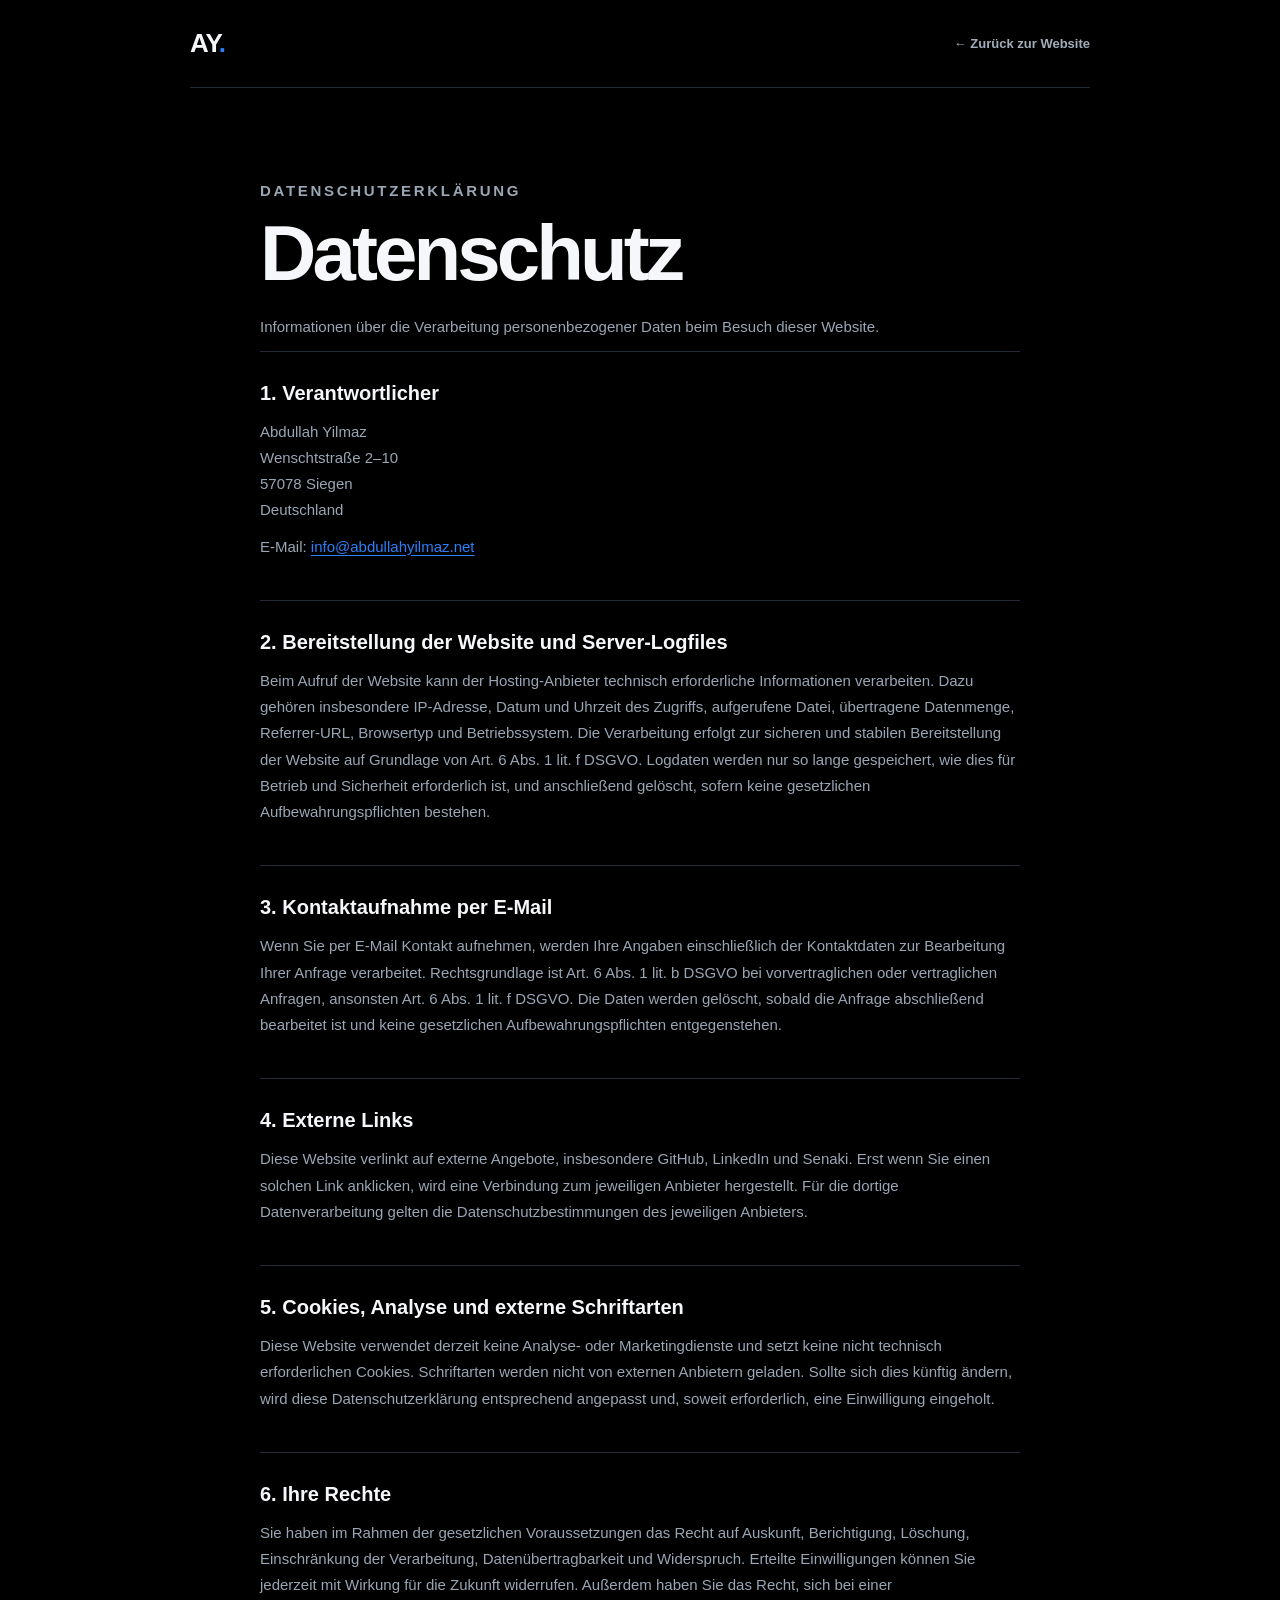
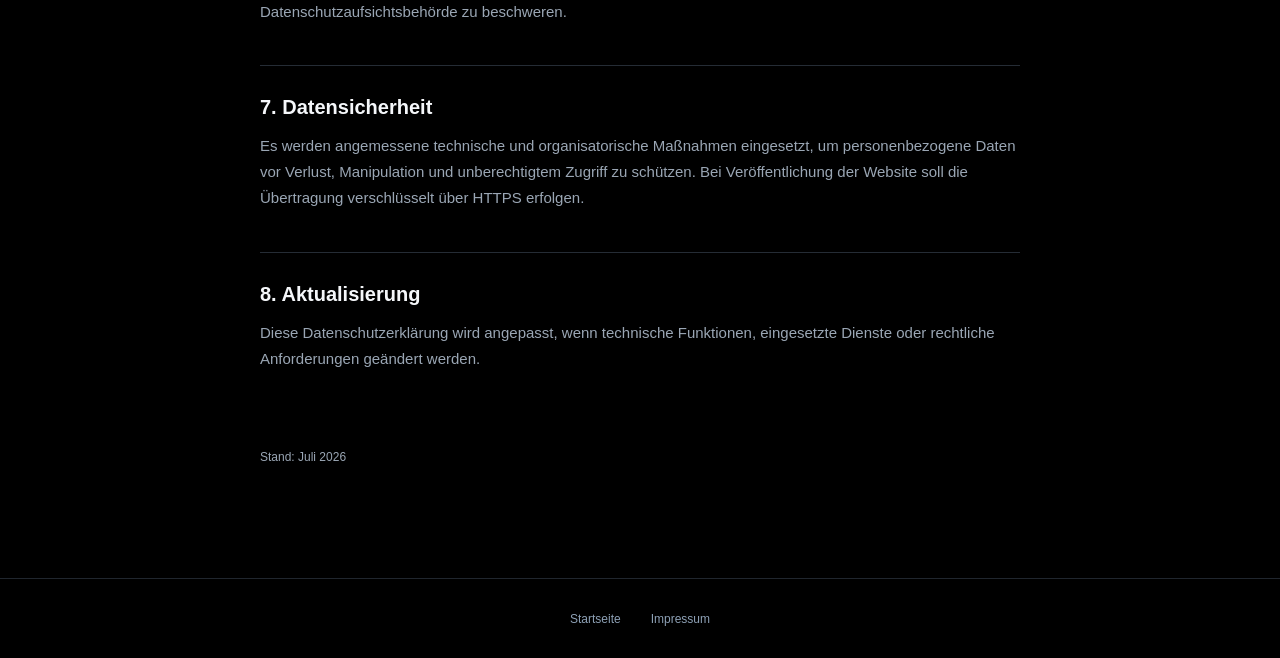
==== datenschutz.html @ 009b7eae "Launch abdullahyilmaz.net portfolio" ====
<!doctype html>
<html lang="de">
<head>
  <meta charset="UTF-8">
  <meta name="viewport" content="width=device-width, initial-scale=1.0">
  <meta name="robots" content="index,follow">
  <title>Datenschutz — Abdullah Yilmaz</title>
  <link rel="stylesheet" href="styles.css">
</head>
<body class="legal-page">
  <header class="legal-header"><a class="brand" href="index.html">AY<span>.</span></a><a class="legal-back" href="index.html">← Zurück zur Website</a></header>
  <main class="legal-content">
    <p class="eyebrow">DATENSCHUTZERKLÄRUNG</p>
    <h1>Datenschutz</h1>
    <p class="legal-intro">Informationen über die Verarbeitung personenbezogener Daten beim Besuch dieser Website.</p>

    <section>
      <h2>1. Verantwortlicher</h2>
      <address>Abdullah Yilmaz<br>Wenschtstraße 2–10<br>57078 Siegen<br>Deutschland</address>
      <p>E-Mail: <a href="mailto:info@abdullahyilmaz.net">info@abdullahyilmaz.net</a></p>
    </section>

    <section>
      <h2>2. Bereitstellung der Website und Server-Logfiles</h2>
      <p>Beim Aufruf der Website kann der Hosting-Anbieter technisch erforderliche Informationen verarbeiten. Dazu gehören insbesondere IP-Adresse, Datum und Uhrzeit des Zugriffs, aufgerufene Datei, übertragene Datenmenge, Referrer-URL, Browsertyp und Betriebssystem. Die Verarbeitung erfolgt zur sicheren und stabilen Bereitstellung der Website auf Grundlage von Art. 6 Abs. 1 lit. f DSGVO. Logdaten werden nur so lange gespeichert, wie dies für Betrieb und Sicherheit erforderlich ist, und anschließend gelöscht, sofern keine gesetzlichen Aufbewahrungspflichten bestehen.</p>
    </section>

    <section>
      <h2>3. Kontaktaufnahme per E-Mail</h2>
      <p>Wenn Sie per E-Mail Kontakt aufnehmen, werden Ihre Angaben einschließlich der Kontaktdaten zur Bearbeitung Ihrer Anfrage verarbeitet. Rechtsgrundlage ist Art. 6 Abs. 1 lit. b DSGVO bei vorvertraglichen oder vertraglichen Anfragen, ansonsten Art. 6 Abs. 1 lit. f DSGVO. Die Daten werden gelöscht, sobald die Anfrage abschließend bearbeitet ist und keine gesetzlichen Aufbewahrungspflichten entgegenstehen.</p>
    </section>

    <section>
      <h2>4. Externe Links</h2>
      <p>Diese Website verlinkt auf externe Angebote, insbesondere GitHub, LinkedIn und Senaki. Erst wenn Sie einen solchen Link anklicken, wird eine Verbindung zum jeweiligen Anbieter hergestellt. Für die dortige Datenverarbeitung gelten die Datenschutzbestimmungen des jeweiligen Anbieters.</p>
    </section>

    <section>
      <h2>5. Cookies, Analyse und externe Schriftarten</h2>
      <p>Diese Website verwendet derzeit keine Analyse- oder Marketingdienste und setzt keine nicht technisch erforderlichen Cookies. Schriftarten werden nicht von externen Anbietern geladen. Sollte sich dies künftig ändern, wird diese Datenschutzerklärung entsprechend angepasst und, soweit erforderlich, eine Einwilligung eingeholt.</p>
    </section>

    <section>
      <h2>6. Ihre Rechte</h2>
      <p>Sie haben im Rahmen der gesetzlichen Voraussetzungen das Recht auf Auskunft, Berichtigung, Löschung, Einschränkung der Verarbeitung, Datenübertragbarkeit und Widerspruch. Erteilte Einwilligungen können Sie jederzeit mit Wirkung für die Zukunft widerrufen. Außerdem haben Sie das Recht, sich bei einer Datenschutzaufsichtsbehörde zu beschweren.</p>
    </section>

    <section>
      <h2>7. Datensicherheit</h2>
      <p>Es werden angemessene technische und organisatorische Maßnahmen eingesetzt, um personenbezogene Daten vor Verlust, Manipulation und unberechtigtem Zugriff zu schützen. Bei Veröffentlichung der Website soll die Übertragung verschlüsselt über HTTPS erfolgen.</p>
    </section>

    <section>
      <h2>8. Aktualisierung</h2>
      <p>Diese Datenschutzerklärung wird angepasst, wenn technische Funktionen, eingesetzte Dienste oder rechtliche Anforderungen geändert werden.</p>
    </section>

    <p class="legal-note">Stand: Juli 2026</p>
  </main>
  <footer class="legal-footer"><a href="index.html">Startseite</a><a href="impressum.html">Impressum</a></footer>
</body>
</html>
---- styles.css ----
:root{--ink:#0c1729;--navy:#071426;--blue:#2d7ff9;--sky:#6eb6ff;--pale:#eef6ff;--white:#fff;--muted:#64748b;--line:#dbe5ef;--max:1180px}
*{box-sizing:border-box}
html{scroll-behavior:smooth}
body{margin:0;background:#f8fbfe;color:var(--ink);font-family:Inter,-apple-system,BlinkMacSystemFont,"Segoe UI",sans-serif;overflow-x:hidden}
a{color:inherit;text-decoration:none}
button{font:inherit}
.page-glow{position:absolute;border-radius:50%;filter:blur(90px);pointer-events:none;z-index:-1}
.page-glow-one{width:420px;height:420px;background:#d8ebff;right:-100px;top:90px}
.page-glow-two{width:300px;height:300px;background:#e0f5ff;left:-130px;top:520px}
.site-header{width:min(var(--max),calc(100% - 48px));height:88px;margin:auto;display:flex;align-items:center;justify-content:space-between;border-bottom:1px solid rgba(13,32,58,.09);position:relative;z-index:10}
.brand{font-family:Inter,-apple-system,BlinkMacSystemFont,"Segoe UI",sans-serif;font-weight:800;font-size:26px;letter-spacing:-1px}
.brand span{color:var(--blue)}
.desktop-nav{display:flex;gap:34px;font-size:14px;font-weight:600}
.desktop-nav a{transition:.2s}
.desktop-nav a:hover{color:var(--blue)}
.header-actions{display:flex;align-items:center;gap:16px}
.language-switch{display:flex;gap:2px;background:#e9f0f7;border:0;border-radius:999px;padding:3px;cursor:pointer}
.language-switch button{font-size:11px;font-weight:700;padding:7px 9px;border:0;background:transparent;border-radius:999px;color:#789;cursor:pointer}
.language-switch .active{background:#fff;color:var(--ink);box-shadow:0 2px 8px #b7c7d744}
.button{display:inline-flex;align-items:center;justify-content:center;gap:24px;background:var(--blue);color:#fff;padding:16px 22px;border-radius:6px;font-weight:700;font-size:14px;transition:transform .2s,background .2s}
.button:hover{background:#176be5;transform:translateY(-2px)}
.button-small{padding:11px 17px}
.section-shell{width:min(var(--max),calc(100% - 48px));margin-inline:auto}
.hero{min-height:690px;display:grid;grid-template-columns:1.08fr .92fr;align-items:center;gap:70px;padding-top:70px;padding-bottom:90px}
.availability{display:inline-flex;align-items:center;gap:9px;color:#51708d;font-size:12px;font-weight:600;margin-bottom:30px}
.availability>span:first-child{width:8px;height:8px;border-radius:50%;background:#35c685;box-shadow:0 0 0 5px #35c68520}
.eyebrow{font-size:12px;font-weight:800;letter-spacing:.18em;color:var(--blue);margin:0 0 20px}
.hero h1,.section-heading h2,.about-grid h2,.contact-inner h2{font-family:Inter,-apple-system,BlinkMacSystemFont,"Segoe UI",sans-serif;letter-spacing:-.048em}
.hero h1{font-size:clamp(45px,5.1vw,72px);line-height:1.04;margin:0;max-width:750px}
.hero h1 em{font-style:normal;color:var(--blue)}
.hero-lead{font-size:18px;line-height:1.75;color:#5a6d82;max-width:630px;margin:28px 0 32px}
.hero-buttons{display:flex;align-items:center;gap:30px}
.text-link{display:inline-flex;gap:16px;align-items:center;font-weight:700;font-size:14px}
.text-link:hover{color:var(--blue)}
.hero-stats{display:flex;gap:40px;margin-top:66px}
.hero-stats div{display:flex;flex-direction:column;padding-left:18px;border-left:1px solid #c9d7e5}
.hero-stats strong{font-family:Inter,-apple-system,BlinkMacSystemFont,"Segoe UI",sans-serif;font-size:25px}
.hero-stats span{font-size:11px;color:#7a8ca0;margin-top:5px}
.hero-visual{position:relative}
.portrait-frame{position:relative;width:88%;margin-left:auto;background:#dce9f4;padding:12px;box-shadow:0 25px 70px rgba(28,65,103,.16)}
.portrait-frame:before{content:"";position:absolute;inset:-16px 18px 18px -16px;border:1px solid #b6d2eb;z-index:-1}
.portrait-frame img{width:100%;height:535px;object-fit:cover;object-position:center 28%;display:block;filter:saturate(.88)}
.portrait-label{position:absolute;bottom:25px;left:27px;right:27px;display:flex;justify-content:space-between;color:#fff;font-size:10px;letter-spacing:.18em}
.floating-card{position:absolute;background:rgba(255,255,255,.95);backdrop-filter:blur(12px);box-shadow:0 14px 40px #0a274530;border:1px solid #fff;display:flex;align-items:center;gap:12px;padding:13px 17px;border-radius:8px}
.floating-card strong,.floating-card small{display:block}
.floating-card strong{font-size:12px}
.floating-card small{font-size:9px;color:#8292a3;margin-top:4px}
.card-icon{display:grid;place-items:center;width:31px;height:31px;background:var(--pale);color:var(--blue);border-radius:6px}
.card-cloud{left:2px;top:85px}
.card-automation{right:-22px;bottom:74px}
.trust-strip{border-block:1px solid #dce6ef;background:#fff;overflow:hidden}
.trust-track{width:min(var(--max),calc(100% - 48px));margin:auto;height:90px;display:flex;align-items:center;justify-content:space-between;color:#8090a1;font-family:Inter,-apple-system,BlinkMacSystemFont,"Segoe UI",sans-serif;font-size:13px;font-weight:800;letter-spacing:.08em}
.trust-track i{width:4px;height:4px;border-radius:50%;background:#b6c7d6}
.about-section{padding-block:145px}
.section-kicker{display:flex;gap:15px;align-items:center;color:#7890a6;text-transform:uppercase;font-size:11px;font-weight:800;letter-spacing:.14em}
.section-kicker span:first-child{color:var(--blue)}
.about-grid{display:grid;grid-template-columns:1.05fr .95fr;gap:110px;margin-top:40px}
.about-grid h2{font-size:clamp(36px,4vw,54px);line-height:1.12;margin:0}
.about-copy p{font-size:16px;line-height:1.8;color:#5d7084;margin:0 0 20px}
.mini-tags,.card-tags{display:flex;gap:8px;flex-wrap:wrap}
.mini-tags{margin-top:32px}
.mini-tags span,.card-tags span,.product-meta span{border:1px solid #d5e1ec;padding:7px 10px;border-radius:999px;color:#6e8295;font-size:10px;font-weight:700}
.section-heading{display:grid;grid-template-columns:.65fr 1.35fr;gap:40px;align-items:start;margin-bottom:55px}
.section-heading h2{font-size:clamp(36px,4vw,55px);line-height:1.12;margin:0;max-width:760px}
.service-grid{display:grid;grid-template-columns:repeat(3,1fr);gap:16px;padding-bottom:145px}
.service-card{background:#fff;border:1px solid #e0e9f1;padding:29px;min-height:300px;position:relative;transition:transform .25s,box-shadow .25s}
.service-card:hover{transform:translateY(-5px);box-shadow:0 20px 55px #16395c12}
.service-number{position:absolute;right:22px;top:22px;color:#a8b8c7;font-size:10px}
.service-icon{display:grid;place-items:center;width:45px;height:45px;border-radius:8px;background:var(--pale);color:var(--blue);font-size:21px}
.service-card h3{font-family:Inter,-apple-system,BlinkMacSystemFont,"Segoe UI",sans-serif;font-size:20px;margin:40px 0 12px}
.service-card p{font-size:14px;line-height:1.65;color:#687b8e}
.card-tags{position:absolute;left:29px;bottom:28px}
.card-tags span{padding:5px 8px;font-size:8px}
.service-cta{background:var(--blue);color:#fff;display:flex;flex-direction:column;justify-content:space-between}
.service-cta p{color:#fff;font-family:Inter,-apple-system,BlinkMacSystemFont,"Segoe UI",sans-serif;font-size:22px;line-height:1.35;margin:0}
.service-cta a{display:flex;justify-content:space-between;border-top:1px solid #ffffff55;padding-top:20px;font-weight:700}
.projects-section{background:var(--navy);color:#fff;padding-block:135px}
.section-heading.light .section-kicker{color:#8595a9}
.project-list{border-top:1px solid #ffffff24}
.project-row{display:grid;grid-template-columns:70px 1fr 230px 50px;align-items:center;gap:20px;padding:30px 8px;border-bottom:1px solid #ffffff1f;transition:background .2s,padding .2s}
.project-row:hover{background:#ffffff08;padding-inline:18px}
.project-index{font-size:10px;color:#58718d}
.project-row h3{font-family:Inter,-apple-system,BlinkMacSystemFont,"Segoe UI",sans-serif;font-size:24px;margin:0 0 6px}
.project-row p{margin:0;color:#8192a6;font-size:13px}
.project-tech{display:flex;gap:7px}
.project-tech span{border:1px solid #ffffff22;border-radius:999px;padding:6px 9px;font-size:8px;color:#8ba0b8}
.project-arrow{font-size:22px;color:var(--sky)}
.products-section{padding-block:145px}
.product-card{display:grid;grid-template-columns:1fr 1fr;min-height:420px;background:#fff;border:1px solid #dfe8f0}
.product-visual{position:relative;display:grid;place-items:center;overflow:hidden;background:radial-gradient(circle at center,#17365f 0,#0a1c34 58%,#071426 100%)}
.tidylume-icon{position:relative;z-index:2;width:140px;height:140px;border-radius:32px;background:linear-gradient(145deg,#69c6ff,#276df1);display:grid;place-items:center;box-shadow:0 25px 70px #2d7ff966, inset 0 1px #ffffff77;transform:rotate(-7deg)}
.tidylume-icon span{font-size:68px;color:#fff;filter:drop-shadow(0 5px 12px #0c3a8d)}
.orbit{position:absolute;border:1px solid #65b7ff30;border-radius:50%}
.orbit-one{width:280px;height:280px}
.orbit-two{width:430px;height:430px}
.product-copy{padding:65px;display:flex;flex-direction:column;justify-content:center}
.product-meta{display:flex;gap:8px}
.product-meta span:last-child{background:#eefaf5;border-color:#cdebdc;color:#318964}
.product-copy h3{font-family:Inter,-apple-system,BlinkMacSystemFont,"Segoe UI",sans-serif;font-size:45px;letter-spacing:-.04em;margin:28px 0 15px}
.product-copy p{font-size:16px;line-height:1.75;color:#64778a;max-width:460px}
.text-link.muted{color:#385169;margin-top:25px;align-self:flex-start}
.contact-section{background:#eaf4ff;padding-block:120px;text-align:center}
.contact-inner .eyebrow{margin-bottom:24px}
.contact-inner h2{font-size:clamp(44px,6vw,76px);line-height:1.08;margin:0 auto 35px;max-width:900px}
.contact-mail{display:inline-flex;gap:20px;font-size:18px;color:var(--blue);font-weight:700;border-bottom:1px solid #95c2f3;padding-bottom:7px}
.contact-links{display:flex;justify-content:center;gap:28px;margin-top:48px;font-size:12px;font-weight:700;color:#62778c}
.site-footer{height:90px;background:var(--navy);color:#7f91a5;display:flex;align-items:center;justify-content:space-between;padding-inline:max(24px,calc((100vw - var(--max))/2));font-size:11px}
.reveal{opacity:0;transform:translateY(20px);transition:opacity .65s ease,transform .65s ease}
.reveal.visible{opacity:1;transform:none}
@media(max-width:900px){.desktop-nav{display:none}
.hero{grid-template-columns:1fr;padding-top:60px}
.hero-copy{order:1}
.hero-visual{order:2;max-width:560px}
.about-grid,.section-heading{grid-template-columns:1fr;gap:32px}
.service-grid{grid-template-columns:repeat(2,1fr)}
.project-row{grid-template-columns:50px 1fr 40px}
.project-tech{display:none}
.product-card{grid-template-columns:1fr}
.product-visual{min-height:350px}
}
@media(max-width:620px){.site-header,.section-shell,.trust-track{width:min(100% - 32px,var(--max))}
.site-header{height:72px}
.button-small{display:none}
.hero{gap:55px;padding-top:50px;min-height:auto}
.hero h1{font-size:42px}
.hero-lead{font-size:16px}
.hero-stats{gap:18px;margin-top:48px}
.hero-stats div{padding-left:10px}
.hero-stats strong{font-size:21px}
.portrait-frame{width:94%;margin:auto}
.portrait-frame img{height:420px}
.card-automation{right:-5px}
.card-cloud{left:-4px}
.trust-track{height:74px;gap:24px;justify-content:flex-start;overflow:hidden}
.trust-track span:nth-of-type(n+5),.trust-track i:nth-of-type(n+5){display:none}
.about-section,.products-section{padding-block:95px}
.service-grid{grid-template-columns:1fr;padding-bottom:95px}
.section-heading h2,.about-grid h2{font-size:37px}
.projects-section{padding-block:90px}
.project-row{grid-template-columns:34px 1fr 30px;padding-block:24px}
.project-row h3{font-size:19px}
.product-copy{padding:38px 28px}
.product-copy h3{font-size:38px}
.contact-section{padding-block:90px}
.contact-inner h2{font-size:45px}
.contact-mail{font-size:14px}
.site-footer{height:80px}
.site-footer span:last-child{display:none}
}

.product-card+.product-card{margin-top:24px}
.partner-visual{background:radial-gradient(circle at center,#17385f 0,#0b1f3a 55%,#071426 100%)}
.ai-network{position:relative;width:250px;height:250px;border:1px solid #6fbaff35;border-radius:50%;display:grid;place-items:center}
.ai-network:before,.ai-network:after{content:"";position:absolute;inset:35px;border:1px solid #6fbaff2b;border-radius:50%}
.ai-network:after{inset:75px}
.ai-core{position:relative;z-index:2;width:92px;height:92px;border-radius:24px;display:grid;place-items:center;background:linear-gradient(145deg,#6ac8ff,#2d7ff9);color:#fff;font-family:Inter,-apple-system,BlinkMacSystemFont,"Segoe UI",sans-serif;font-size:30px;font-weight:800;box-shadow:0 20px 55px #2d7ff966}
.ai-node{position:absolute;width:14px;height:14px;border-radius:50%;background:#77c9ff;box-shadow:0 0 0 6px #77c9ff18}
.node-one{top:15px;left:118px}
.node-two{right:16px;top:118px}
.node-three{bottom:15px;left:118px}
.node-four{left:16px;top:118px}
.partner-badge{position:absolute;left:25px;bottom:24px;color:#a9ccea;font-size:9px;font-weight:800;letter-spacing:.16em}
.solution-tags{display:flex;flex-wrap:wrap;gap:7px;margin-top:12px}
.solution-tags span{background:#eef6ff;color:#496987;border-radius:999px;padding:6px 9px;font-size:9px;font-weight:700}
@media(max-width:900px){.partner-card .product-visual{order:0}.partner-card .product-copy{order:1}}

.contact-address{margin-top:22px;color:#61788e;font-size:13px;font-style:normal}.legal-links{display:flex;gap:22px}.legal-links a:hover{color:#fff}.legal-page{background:#f8fbfe}.legal-header{width:min(900px,calc(100% - 48px));height:88px;margin:auto;display:flex;align-items:center;justify-content:space-between;border-bottom:1px solid var(--line)}.legal-back{color:#60758a;font-size:13px;font-weight:700}.legal-content{width:min(760px,calc(100% - 48px));margin:90px auto 110px}.legal-content h1{font-size:clamp(48px,7vw,78px);line-height:1;margin:0 0 22px;letter-spacing:-.05em}.legal-intro{font-size:18px;line-height:1.65;color:#65788a;margin:0 0 65px}.legal-content section{padding:30px 0;border-top:1px solid var(--line)}.legal-content h2{font-size:20px;margin:0 0 14px}.legal-content p,.legal-content address{color:#607387;font-size:15px;line-height:1.75;font-style:normal;margin:0 0 10px}.legal-content a{color:var(--blue);text-decoration:underline;text-underline-offset:3px}.legal-note{margin-top:35px!important;font-size:12px!important}.legal-footer{min-height:80px;background:var(--navy);color:#8da0b5;display:flex;justify-content:center;align-items:center;gap:30px;font-size:12px}.legal-footer a:hover{color:#fff}@media(max-width:620px){.legal-links{gap:12px}.site-footer{font-size:10px}.legal-header{width:calc(100% - 32px);height:72px}.legal-content{width:calc(100% - 32px);margin-block:65px 85px}.legal-content h1{font-size:48px}}

/* Dark monochrome theme */
:root{--ink:#f5f7fa;--navy:#000;--pale:#121820;--muted:#97a3b3;--line:#252c35}
body,.legal-page{background:#000;color:var(--ink)}
.page-glow-one{background:#123a6b;opacity:.34}.page-glow-two{background:#0b2747;opacity:.25}
.site-header,.legal-header{border-color:#252c35}.desktop-nav a{color:#dfe5ec}
.language-switch{background:#171c23}.language-switch .active{background:#f5f7fa;color:#050608;box-shadow:none}.language-switch button{color:#8793a1}
.hero-lead,.about-copy p,.service-card p,.product-copy p,.legal-intro,.legal-content p,.legal-content address{color:#9aa6b4}.availability{color:#a8b3c0}
.hero-stats div{border-color:#303844}.hero-stats span{color:#8491a0}
.portrait-frame{background:#0d1117;box-shadow:0 25px 80px #000;padding:10px}.portrait-frame:before{border-color:#303945}.portrait-frame img{filter:grayscale(1) contrast(1.06);object-position:center 28%}
.trust-strip{background:#07090c;border-color:#20262e}.trust-track{color:#7f8b99}.trust-track i{background:#3a424d}
.mini-tags span,.card-tags span,.product-meta span{border-color:#343d48;color:#9aa7b5}
.service-card{background:#090c10;border-color:#252c35}.service-card:hover{box-shadow:0 20px 55px #000}.service-icon{background:#101b2a}.service-number{color:#667382}.service-cta{background:var(--blue);border-color:var(--blue)}.service-cta p{color:#fff}
.projects-section{background:#05070a}.project-list{border-color:#2b323b}.project-row{border-color:#262d36}.project-row:hover{background:#0d1218}.project-row p{color:#8995a4}
.product-card{background:#080b0f;border-color:#252d36}.product-visual{background:radial-gradient(circle at center,#172437 0,#080d14 58%,#020304 100%)}.partner-visual{background:radial-gradient(circle at center,#152844 0,#070d16 55%,#020304 100%)}
.solution-tags span{background:#101a27;color:#a9bed2}.text-link.muted{color:#b9c9d8}
.contact-section{background:#06090d}.contact-address,.contact-links{color:#8d9aaa}
.site-footer,.legal-footer{background:#000;border-top:1px solid #20262e}.legal-content section{border-color:#252c35}.legal-back{color:#a0adba}
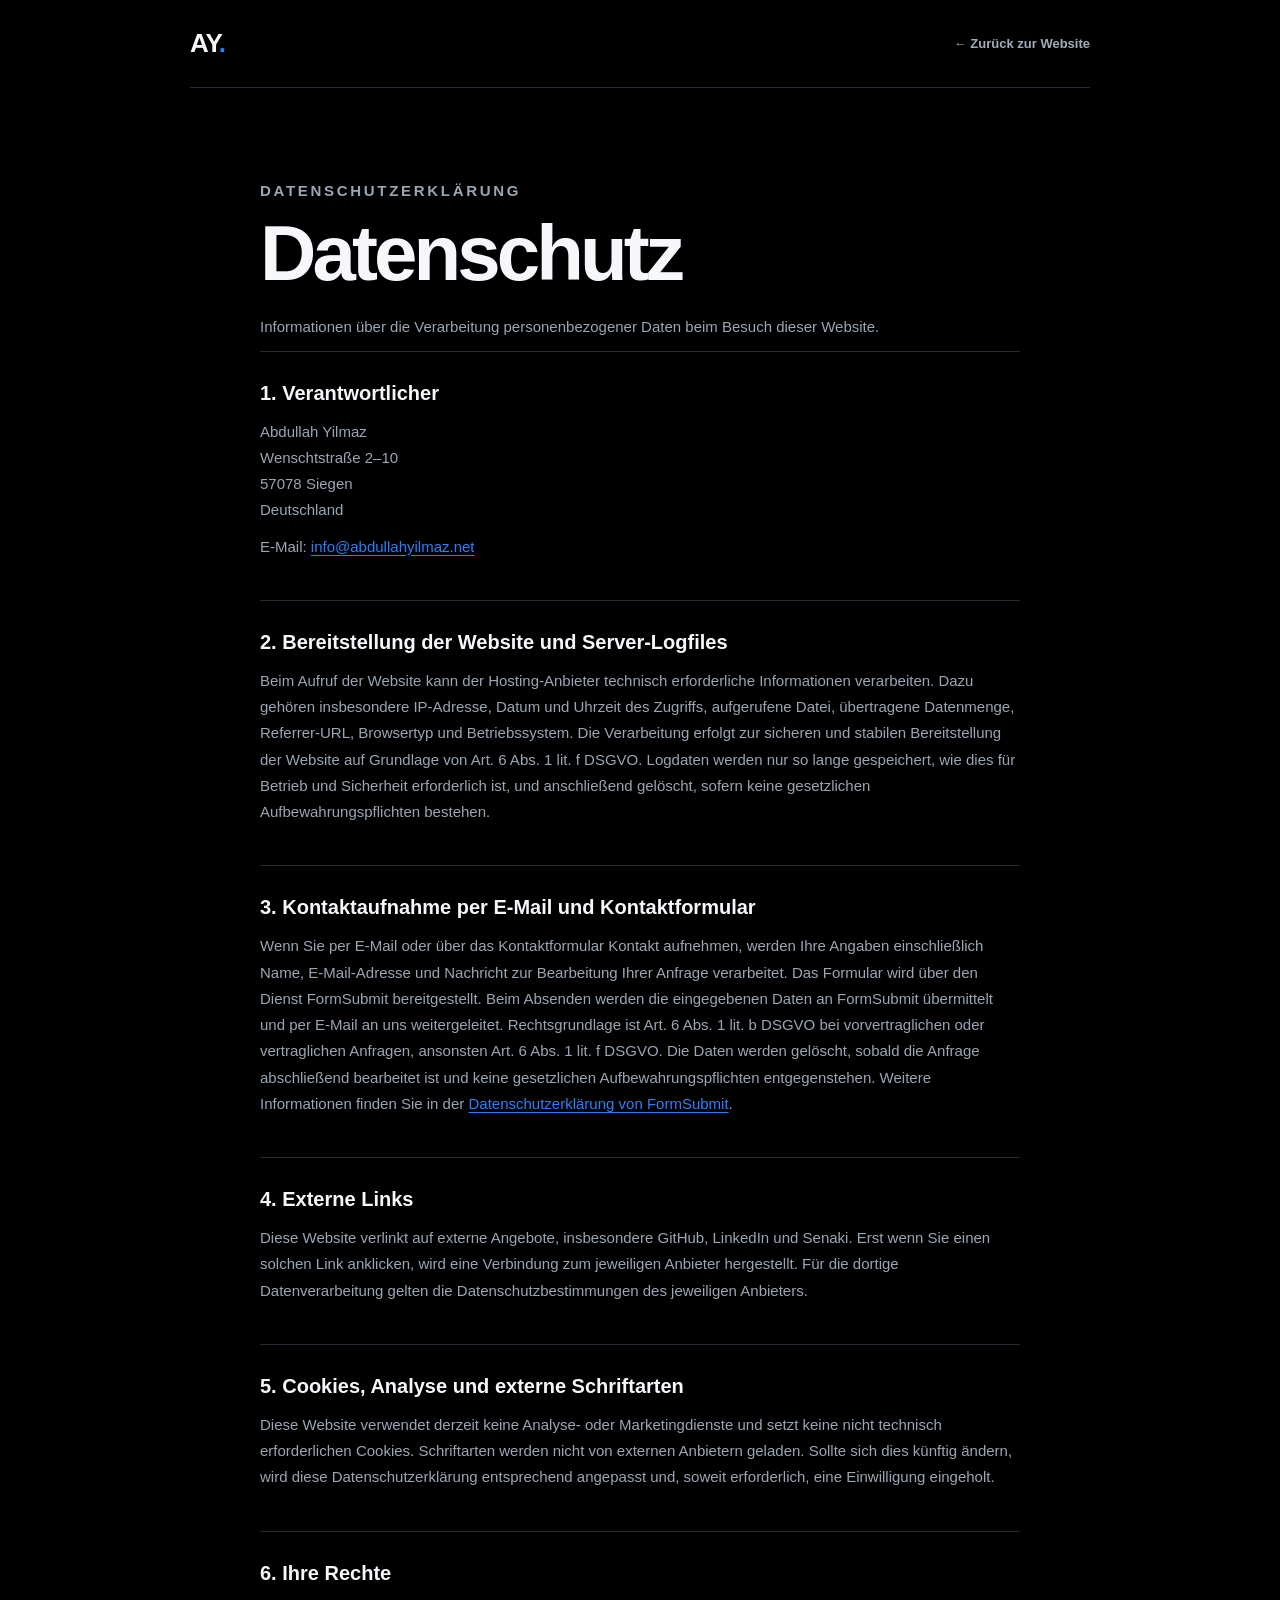
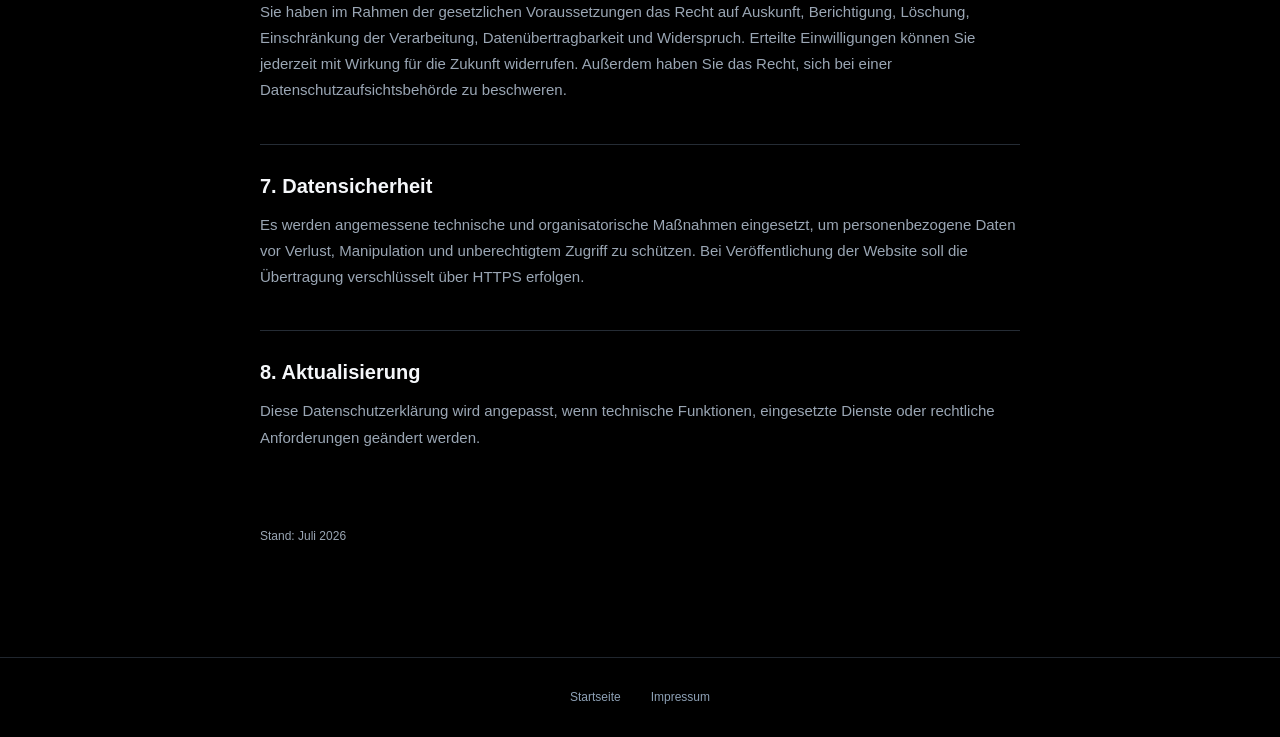
==== commit fe3ed79c: "Add multilingual contact form" ====
--- a/datenschutz.html
+++ b/datenschutz.html
@@ -26,8 +26,8 @@
     </section>
 
     <section>
-      <h2>3. Kontaktaufnahme per E-Mail</h2>
-      <p>Wenn Sie per E-Mail Kontakt aufnehmen, werden Ihre Angaben einschließlich der Kontaktdaten zur Bearbeitung Ihrer Anfrage verarbeitet. Rechtsgrundlage ist Art. 6 Abs. 1 lit. b DSGVO bei vorvertraglichen oder vertraglichen Anfragen, ansonsten Art. 6 Abs. 1 lit. f DSGVO. Die Daten werden gelöscht, sobald die Anfrage abschließend bearbeitet ist und keine gesetzlichen Aufbewahrungspflichten entgegenstehen.</p>
+      <h2>3. Kontaktaufnahme per E-Mail und Kontaktformular</h2>
+      <p>Wenn Sie per E-Mail oder über das Kontaktformular Kontakt aufnehmen, werden Ihre Angaben einschließlich Name, E-Mail-Adresse und Nachricht zur Bearbeitung Ihrer Anfrage verarbeitet. Das Formular wird über den Dienst FormSubmit bereitgestellt. Beim Absenden werden die eingegebenen Daten an FormSubmit übermittelt und per E-Mail an uns weitergeleitet. Rechtsgrundlage ist Art. 6 Abs. 1 lit. b DSGVO bei vorvertraglichen oder vertraglichen Anfragen, ansonsten Art. 6 Abs. 1 lit. f DSGVO. Die Daten werden gelöscht, sobald die Anfrage abschließend bearbeitet ist und keine gesetzlichen Aufbewahrungspflichten entgegenstehen. Weitere Informationen finden Sie in der <a href="https://formsubmit.co/privacy.pdf" target="_blank" rel="noreferrer">Datenschutzerklärung von FormSubmit</a>.</p>
     </section>
 
     <section>
--- a/styles.css
+++ b/styles.css
@@ -103,6 +103,7 @@
 .contact-inner .eyebrow{margin-bottom:24px}
 .contact-inner h2{font-size:clamp(44px,6vw,76px);line-height:1.08;margin:0 auto 35px;max-width:900px}
 .contact-mail{display:inline-flex;gap:20px;font-size:18px;color:var(--blue);font-weight:700;border-bottom:1px solid #95c2f3;padding-bottom:7px}
+.contact-form{width:min(760px,100%);margin:0 auto 42px;text-align:left}.form-grid{display:grid;grid-template-columns:1fr 1fr;gap:18px}.contact-form label>span{display:block;margin:0 0 8px;color:#aeb9c6;font-size:12px;font-weight:700}.form-wide{grid-column:1/-1}.contact-form input,.contact-form textarea{width:100%;border:1px solid #303945;border-radius:12px;background:#0b0f14;color:#f5f7fa;font:inherit;padding:15px 16px;outline:none;transition:border-color .2s,box-shadow .2s}.contact-form textarea{resize:vertical;min-height:150px}.contact-form input:focus,.contact-form textarea:focus{border-color:#2d7ff9;box-shadow:0 0 0 3px #2d7ff926}.form-consent{display:flex;align-items:flex-start;gap:11px;margin:18px 0 22px}.form-consent input{width:17px;height:17px;margin-top:2px;accent-color:#2d7ff9}.form-consent span{font-weight:400!important;line-height:1.55}.form-consent a{color:#c9d8e8;text-decoration:underline;text-underline-offset:3px}.form-submit{border:0;cursor:pointer}.form-honeypot{position:absolute!important;left:-10000px!important;width:1px!important;height:1px!important}.form-status{margin:18px 0 0;color:#72d6a0;font-size:14px;font-weight:700}
 .contact-links{display:flex;justify-content:center;gap:28px;margin-top:48px;font-size:12px;font-weight:700;color:#62778c}
 .site-footer{height:90px;background:var(--navy);color:#7f91a5;display:flex;align-items:center;justify-content:space-between;padding-inline:max(24px,calc((100vw - var(--max))/2));font-size:11px}
 .reveal{opacity:0;transform:translateY(20px);transition:opacity .65s ease,transform .65s ease}
@@ -163,6 +164,7 @@
 .solution-tags{display:flex;flex-wrap:wrap;gap:7px;margin-top:12px}
 .solution-tags span{background:#eef6ff;color:#496987;border-radius:999px;padding:6px 9px;font-size:9px;font-weight:700}
 @media(max-width:900px){.partner-card .product-visual{order:0}.partner-card .product-copy{order:1}}
+@media(max-width:620px){.form-grid{grid-template-columns:1fr}.form-wide{grid-column:auto}.contact-form{margin-bottom:36px}}
 
 .contact-address{margin-top:22px;color:#61788e;font-size:13px;font-style:normal}.legal-links{display:flex;gap:22px}.legal-links a:hover{color:#fff}.legal-page{background:#f8fbfe}.legal-header{width:min(900px,calc(100% - 48px));height:88px;margin:auto;display:flex;align-items:center;justify-content:space-between;border-bottom:1px solid var(--line)}.legal-back{color:#60758a;font-size:13px;font-weight:700}.legal-content{width:min(760px,calc(100% - 48px));margin:90px auto 110px}.legal-content h1{font-size:clamp(48px,7vw,78px);line-height:1;margin:0 0 22px;letter-spacing:-.05em}.legal-intro{font-size:18px;line-height:1.65;color:#65788a;margin:0 0 65px}.legal-content section{padding:30px 0;border-top:1px solid var(--line)}.legal-content h2{font-size:20px;margin:0 0 14px}.legal-content p,.legal-content address{color:#607387;font-size:15px;line-height:1.75;font-style:normal;margin:0 0 10px}.legal-content a{color:var(--blue);text-decoration:underline;text-underline-offset:3px}.legal-note{margin-top:35px!important;font-size:12px!important}.legal-footer{min-height:80px;background:var(--navy);color:#8da0b5;display:flex;justify-content:center;align-items:center;gap:30px;font-size:12px}.legal-footer a:hover{color:#fff}@media(max-width:620px){.legal-links{gap:12px}.site-footer{font-size:10px}.legal-header{width:calc(100% - 32px);height:72px}.legal-content{width:calc(100% - 32px);margin-block:65px 85px}.legal-content h1{font-size:48px}}
 
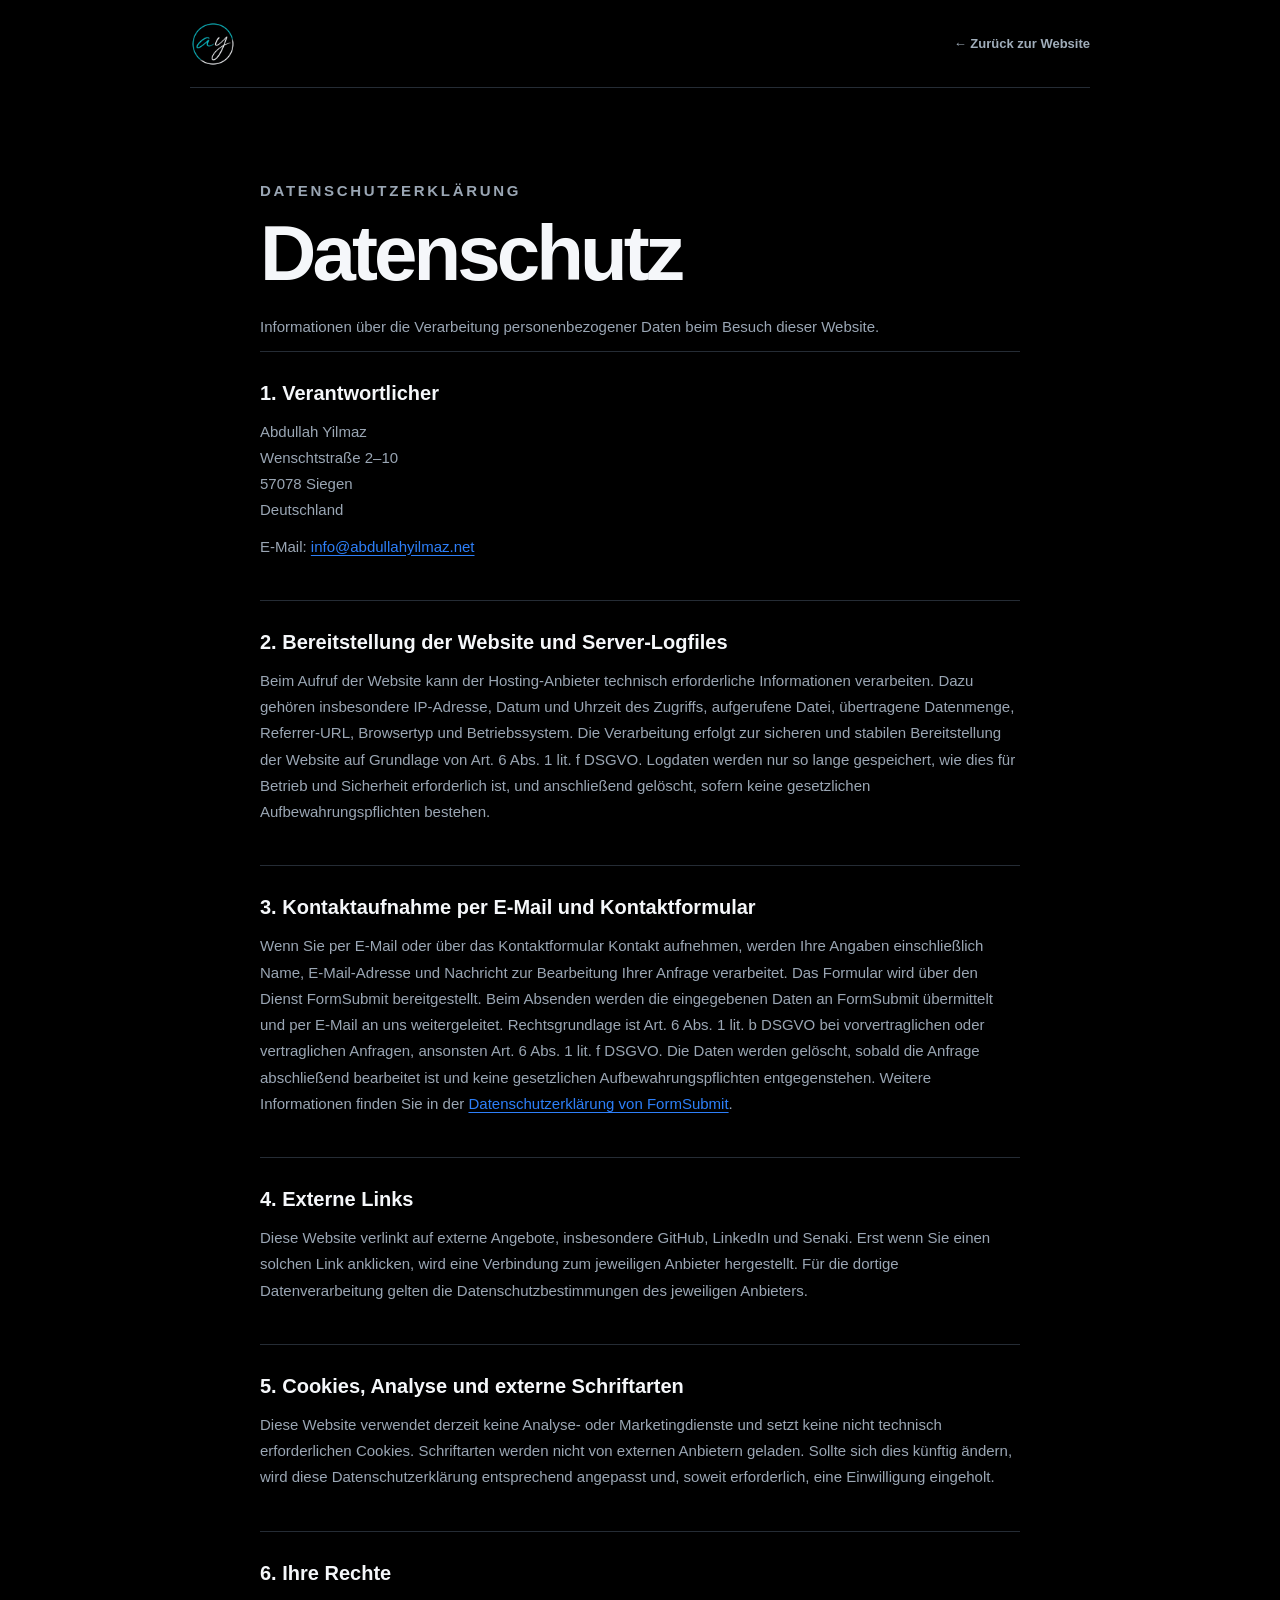
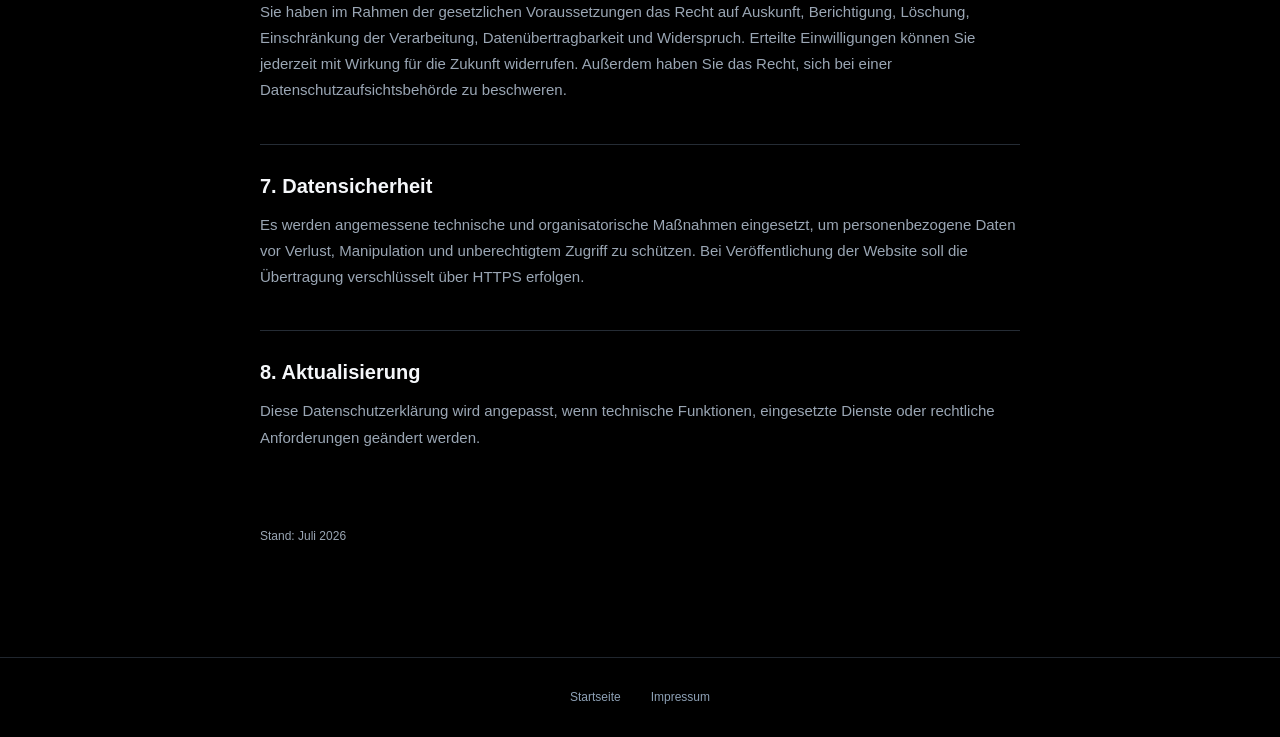
==== commit 7a66f948: "Replace AY. wordmark with circular ay monogram logo - Add assets/ay-logo.png (transparent, dark-them" ====
--- a/datenschutz.html
+++ b/datenschutz.html
@@ -8,7 +8,7 @@
   <link rel="stylesheet" href="styles.css">
 </head>
 <body class="legal-page">
-  <header class="legal-header"><a class="brand" href="index.html">AY<span>.</span></a><a class="legal-back" href="index.html">← Zurück zur Website</a></header>
+  <header class="legal-header"><a class="brand" href="index.html"><img src="assets/ay-logo.png" alt="Abdullah Yılmaz" width="46" height="46"></a><a class="legal-back" href="index.html">← Zurück zur Website</a></header>
   <main class="legal-content">
     <p class="eyebrow">DATENSCHUTZERKLÄRUNG</p>
     <h1>Datenschutz</h1>
--- a/styles.css
+++ b/styles.css
@@ -8,8 +8,8 @@
 .page-glow-one{width:420px;height:420px;background:#d8ebff;right:-100px;top:90px}
 .page-glow-two{width:300px;height:300px;background:#e0f5ff;left:-130px;top:520px}
 .site-header{width:min(var(--max),calc(100% - 48px));height:88px;margin:auto;display:flex;align-items:center;justify-content:space-between;border-bottom:1px solid rgba(13,32,58,.09);position:relative;z-index:10}
-.brand{font-family:Inter,-apple-system,BlinkMacSystemFont,"Segoe UI",sans-serif;font-weight:800;font-size:26px;letter-spacing:-1px}
-.brand span{color:var(--blue)}
+.brand{display:inline-flex;align-items:center;line-height:0}
+.brand img{height:46px;width:auto;display:block}
 .desktop-nav{display:flex;gap:34px;font-size:14px;font-weight:600}
 .desktop-nav a{transition:.2s}
 .desktop-nav a:hover{color:var(--blue)}
@@ -102,7 +102,6 @@
 .contact-section{background:#eaf4ff;padding-block:120px;text-align:center}
 .contact-inner .eyebrow{margin-bottom:24px}
 .contact-inner h2{font-size:clamp(44px,6vw,76px);line-height:1.08;margin:0 auto 35px;max-width:900px}
-.contact-mail{display:inline-flex;gap:20px;font-size:18px;color:var(--blue);font-weight:700;border-bottom:1px solid #95c2f3;padding-bottom:7px}
 .contact-form{width:min(760px,100%);margin:0 auto 42px;text-align:left}.form-grid{display:grid;grid-template-columns:1fr 1fr;gap:18px}.contact-form label>span{display:block;margin:0 0 8px;color:#aeb9c6;font-size:12px;font-weight:700}.form-wide{grid-column:1/-1}.contact-form input,.contact-form textarea{width:100%;border:1px solid #303945;border-radius:12px;background:#0b0f14;color:#f5f7fa;font:inherit;padding:15px 16px;outline:none;transition:border-color .2s,box-shadow .2s}.contact-form textarea{resize:vertical;min-height:150px}.contact-form input:focus,.contact-form textarea:focus{border-color:#2d7ff9;box-shadow:0 0 0 3px #2d7ff926}.form-consent{display:flex;align-items:flex-start;gap:11px;margin:18px 0 22px}.form-consent input{width:17px;height:17px;margin-top:2px;accent-color:#2d7ff9}.form-consent span{font-weight:400!important;line-height:1.55}.form-consent a{color:#c9d8e8;text-decoration:underline;text-underline-offset:3px}.form-submit{border:0;cursor:pointer}.form-honeypot{position:absolute!important;left:-10000px!important;width:1px!important;height:1px!important}.form-status{margin:18px 0 0;color:#72d6a0;font-size:14px;font-weight:700}
 .contact-links{display:flex;justify-content:center;gap:28px;margin-top:48px;font-size:12px;font-weight:700;color:#62778c}
 .site-footer{height:90px;background:var(--navy);color:#7f91a5;display:flex;align-items:center;justify-content:space-between;padding-inline:max(24px,calc((100vw - var(--max))/2));font-size:11px}
@@ -121,6 +120,7 @@
 }
 @media(max-width:620px){.site-header,.section-shell,.trust-track{width:min(100% - 32px,var(--max))}
 .site-header{height:72px}
+.brand img{height:38px}
 .button-small{display:none}
 .hero{gap:55px;padding-top:50px;min-height:auto}
 .hero h1{font-size:42px}
@@ -144,7 +144,6 @@
 .product-copy h3{font-size:38px}
 .contact-section{padding-block:90px}
 .contact-inner h2{font-size:45px}
-.contact-mail{font-size:14px}
 .site-footer{height:80px}
 .site-footer span:last-child{display:none}
 }
@@ -166,7 +165,7 @@
 @media(max-width:900px){.partner-card .product-visual{order:0}.partner-card .product-copy{order:1}}
 @media(max-width:620px){.form-grid{grid-template-columns:1fr}.form-wide{grid-column:auto}.contact-form{margin-bottom:36px}}
 
-.contact-address{margin-top:22px;color:#61788e;font-size:13px;font-style:normal}.legal-links{display:flex;gap:22px}.legal-links a:hover{color:#fff}.legal-page{background:#f8fbfe}.legal-header{width:min(900px,calc(100% - 48px));height:88px;margin:auto;display:flex;align-items:center;justify-content:space-between;border-bottom:1px solid var(--line)}.legal-back{color:#60758a;font-size:13px;font-weight:700}.legal-content{width:min(760px,calc(100% - 48px));margin:90px auto 110px}.legal-content h1{font-size:clamp(48px,7vw,78px);line-height:1;margin:0 0 22px;letter-spacing:-.05em}.legal-intro{font-size:18px;line-height:1.65;color:#65788a;margin:0 0 65px}.legal-content section{padding:30px 0;border-top:1px solid var(--line)}.legal-content h2{font-size:20px;margin:0 0 14px}.legal-content p,.legal-content address{color:#607387;font-size:15px;line-height:1.75;font-style:normal;margin:0 0 10px}.legal-content a{color:var(--blue);text-decoration:underline;text-underline-offset:3px}.legal-note{margin-top:35px!important;font-size:12px!important}.legal-footer{min-height:80px;background:var(--navy);color:#8da0b5;display:flex;justify-content:center;align-items:center;gap:30px;font-size:12px}.legal-footer a:hover{color:#fff}@media(max-width:620px){.legal-links{gap:12px}.site-footer{font-size:10px}.legal-header{width:calc(100% - 32px);height:72px}.legal-content{width:calc(100% - 32px);margin-block:65px 85px}.legal-content h1{font-size:48px}}
+.legal-links{display:flex;gap:22px}.legal-links a:hover{color:#fff}.legal-page{background:#f8fbfe}.legal-header{width:min(900px,calc(100% - 48px));height:88px;margin:auto;display:flex;align-items:center;justify-content:space-between;border-bottom:1px solid var(--line)}.legal-back{color:#60758a;font-size:13px;font-weight:700}.legal-content{width:min(760px,calc(100% - 48px));margin:90px auto 110px}.legal-content h1{font-size:clamp(48px,7vw,78px);line-height:1;margin:0 0 22px;letter-spacing:-.05em}.legal-intro{font-size:18px;line-height:1.65;color:#65788a;margin:0 0 65px}.legal-content section{padding:30px 0;border-top:1px solid var(--line)}.legal-content h2{font-size:20px;margin:0 0 14px}.legal-content p,.legal-content address{color:#607387;font-size:15px;line-height:1.75;font-style:normal;margin:0 0 10px}.legal-content a{color:var(--blue);text-decoration:underline;text-underline-offset:3px}.legal-note{margin-top:35px!important;font-size:12px!important}.legal-footer{min-height:80px;background:var(--navy);color:#8da0b5;display:flex;justify-content:center;align-items:center;gap:30px;font-size:12px}.legal-footer a:hover{color:#fff}@media(max-width:620px){.legal-links{gap:12px}.site-footer{font-size:10px}.legal-header{width:calc(100% - 32px);height:72px}.legal-content{width:calc(100% - 32px);margin-block:65px 85px}.legal-content h1{font-size:48px}}
 
 /* Dark monochrome theme */
 :root{--ink:#f5f7fa;--navy:#000;--pale:#121820;--muted:#97a3b3;--line:#252c35}
@@ -183,5 +182,5 @@
 .projects-section{background:#05070a}.project-list{border-color:#2b323b}.project-row{border-color:#262d36}.project-row:hover{background:#0d1218}.project-row p{color:#8995a4}
 .product-card{background:#080b0f;border-color:#252d36}.product-visual{background:radial-gradient(circle at center,#172437 0,#080d14 58%,#020304 100%)}.partner-visual{background:radial-gradient(circle at center,#152844 0,#070d16 55%,#020304 100%)}
 .solution-tags span{background:#101a27;color:#a9bed2}.text-link.muted{color:#b9c9d8}
-.contact-section{background:#06090d}.contact-address,.contact-links{color:#8d9aaa}
+.contact-section{background:#06090d}.contact-links{color:#8d9aaa}
 .site-footer,.legal-footer{background:#000;border-top:1px solid #20262e}.legal-content section{border-color:#252c35}.legal-back{color:#a0adba}
